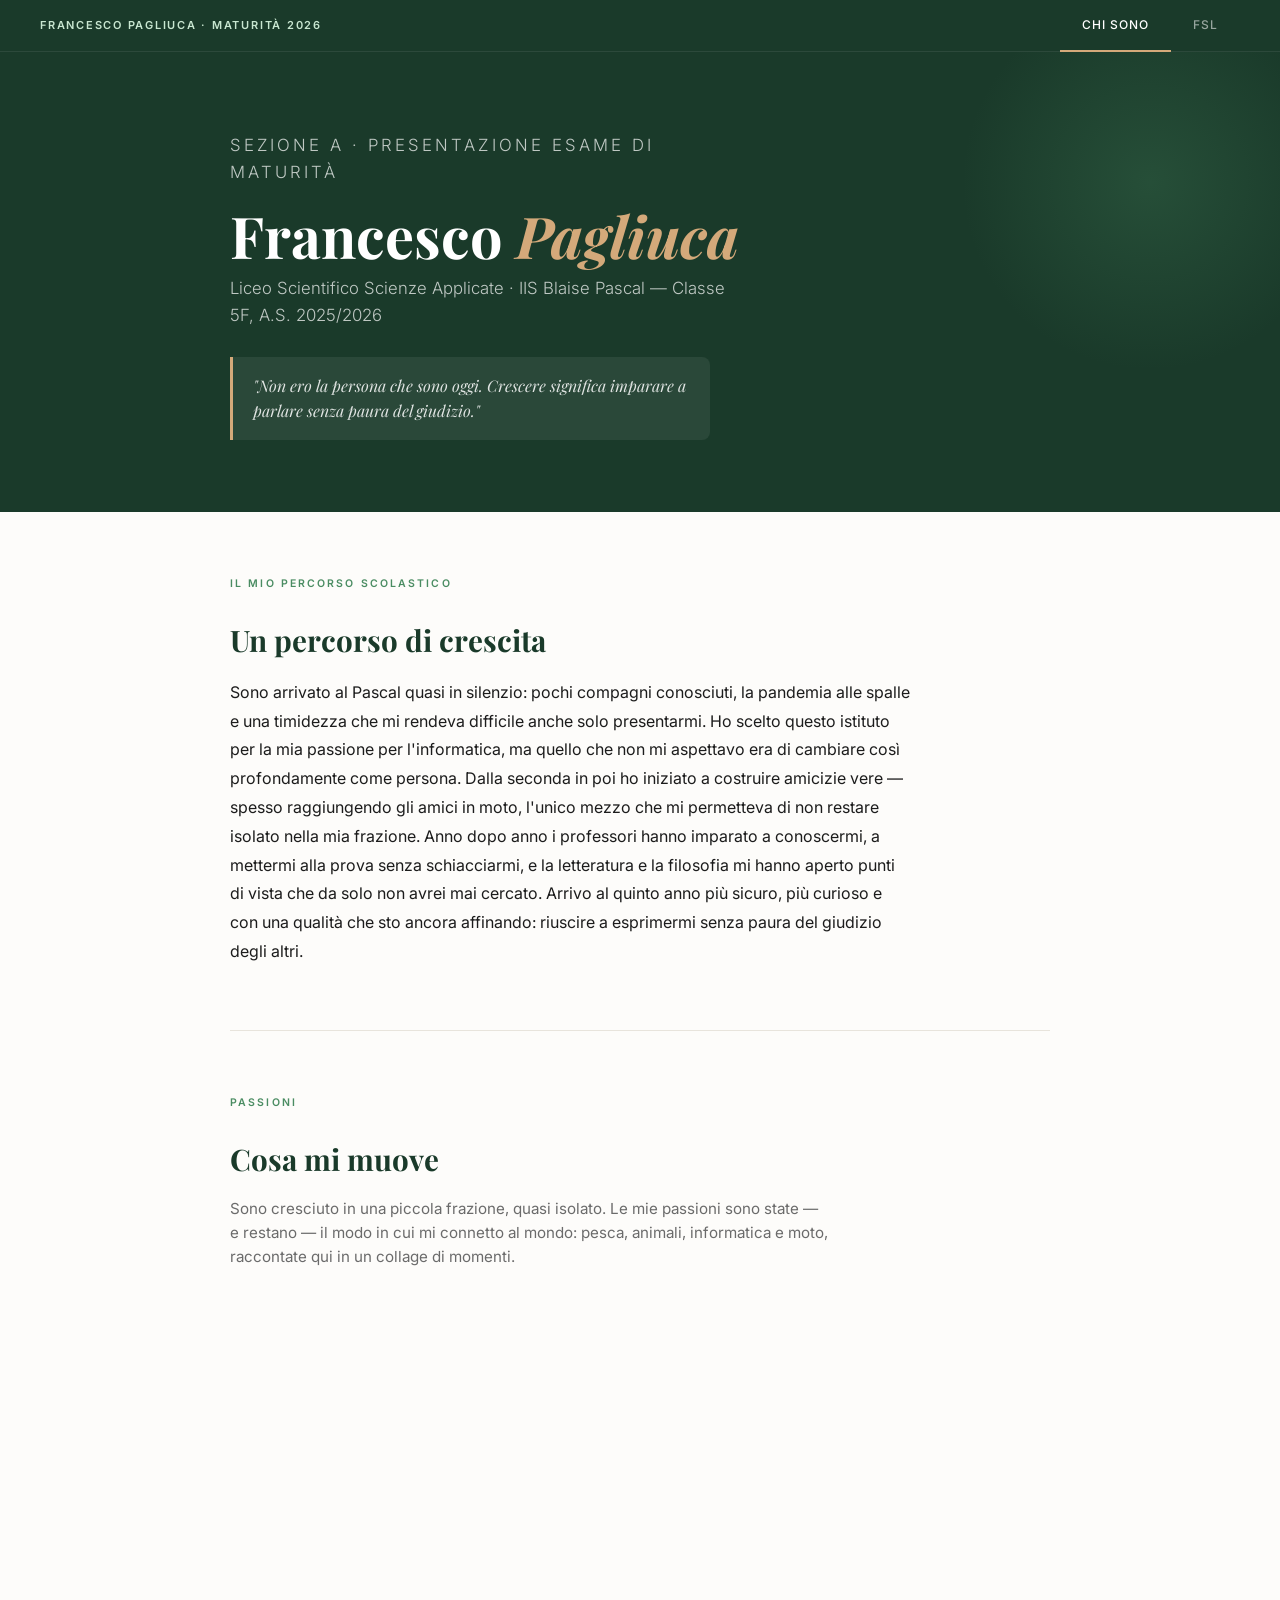
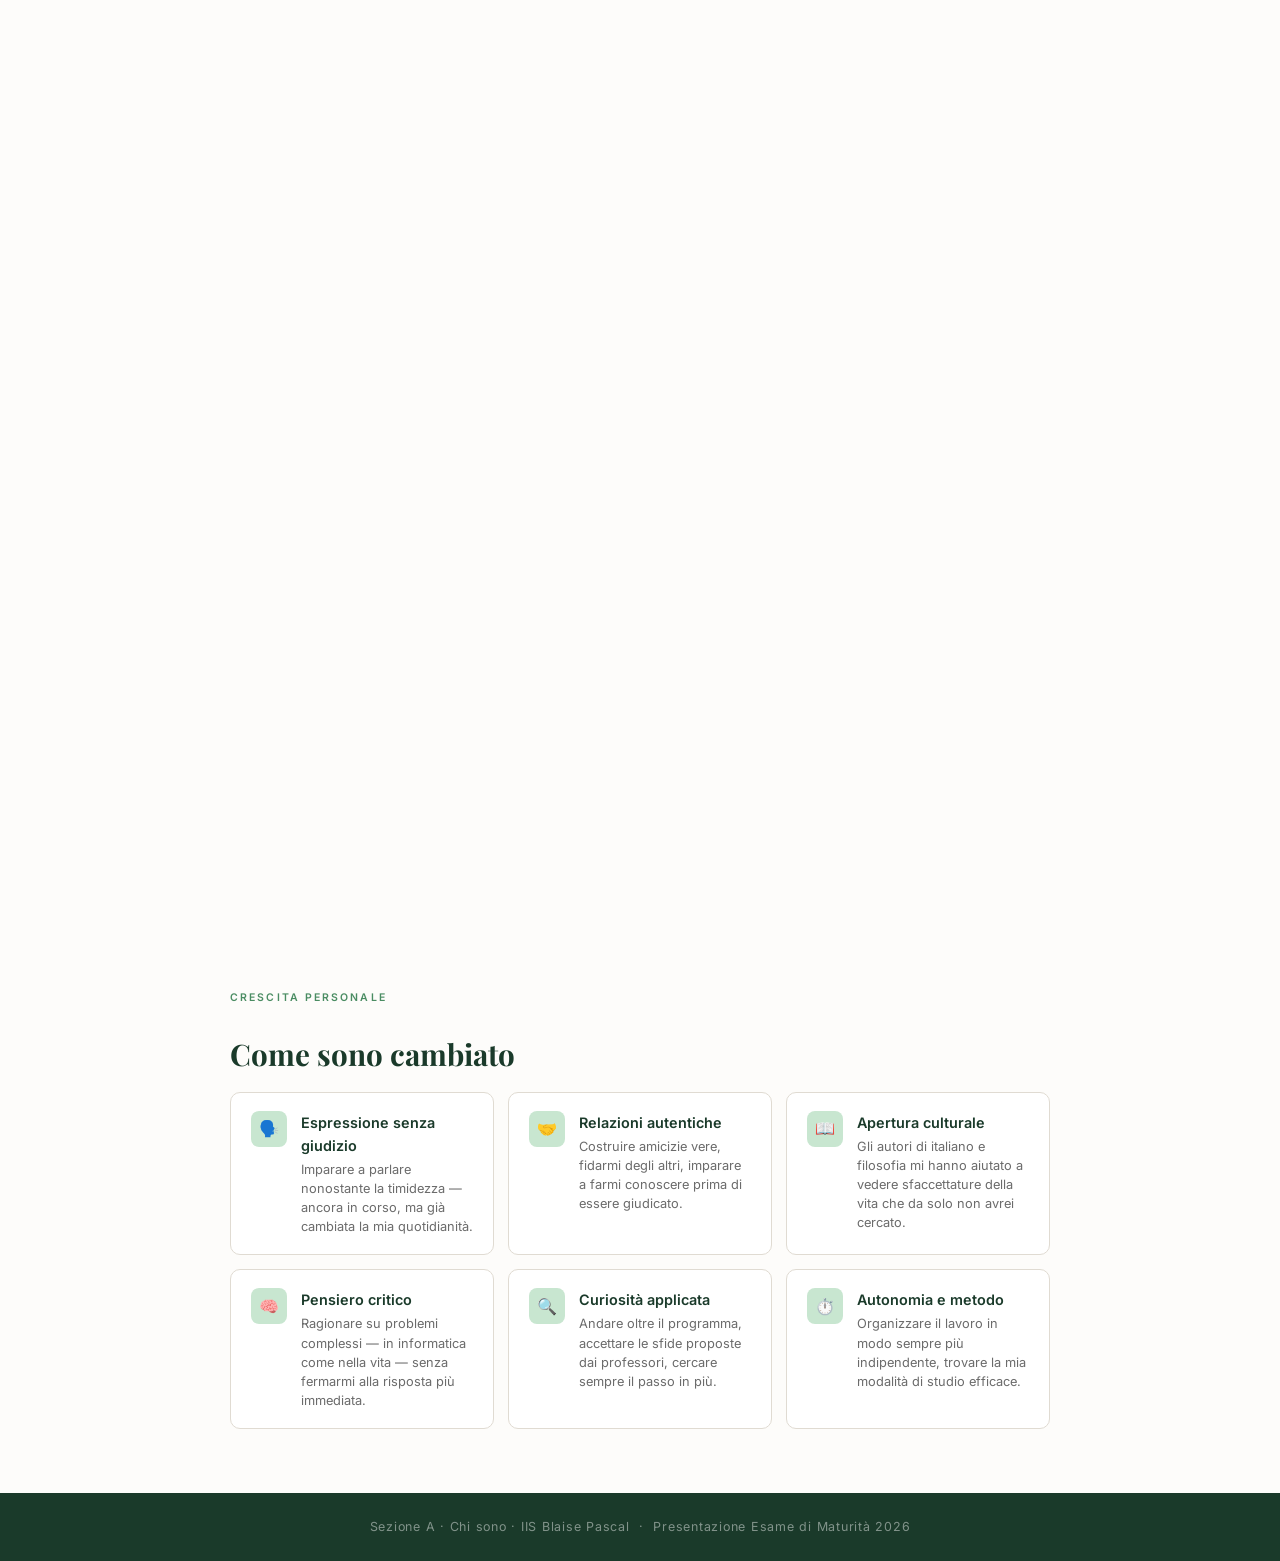
==== index.html @ d19f4ff3 "Update and rename chi_sono.html to index.html" ====
<!DOCTYPE html>
<html lang="it">
<head>
  <meta charset="UTF-8">
  <meta name="viewport" content="width=device-width, initial-scale=1.0">
  <title>Sezione A – Chi sono · Francesco Pagliuca</title>
  <link href="https://fonts.googleapis.com/css2?family=Playfair+Display:ital,wght@0,700;1,400&family=Inter:wght@300;400;500;600&display=swap" rel="stylesheet">
  <link rel="stylesheet" href="style.css">
</head>
<body>
<nav>
  <span class="nav-brand">Francesco Pagliuca · Maturità 2026</span>
  <div class="nav-links">
    <a href="index.html" class="active">Chi sono</a>
    <a href="fsl.html">FSL</a>
  </div>
</nav>
<div class="hero hero-fsl">
  <div class="container">
    <p class="hero-eyebrow">Sezione A · Presentazione Esame di Maturità</p>
    <h1>Francesco <em>Pagliuca</em></h1>
    <p>Liceo Scientifico Scienze Applicate · IIS Blaise Pascal — Classe 5F, A.S. 2025/2026</p>
    <div class="hero-quote">
      <p>"Non ero la persona che sono oggi. Crescere significa imparare a parlare senza paura del giudizio."</p>
    </div>
  </div>
</div>
<div class="container">
<section>
    <p class="section-label">Il mio percorso scolastico</p>
    <h2>Un percorso di crescita</h2>
    <p style="font-size: 1rem; line-height: 1.8; color: var(--text); max-width: 680px;">
      Sono arrivato al Pascal quasi in silenzio: pochi compagni conosciuti, la pandemia alle spalle e una timidezza che mi rendeva difficile anche solo presentarmi. Ho scelto questo istituto per la mia passione per l'informatica, ma quello che non mi aspettavo era di cambiare così profondamente come persona. Dalla seconda in poi ho iniziato a costruire amicizie vere — spesso raggiungendo gli amici in moto, l'unico mezzo che mi permetteva di non restare isolato nella mia frazione. Anno dopo anno i professori hanno imparato a conoscermi, a mettermi alla prova senza schiacciarmi, e la letteratura e la filosofia mi hanno aperto punti di vista che da solo non avrei mai cercato. Arrivo al quinto anno più sicuro, più curioso e con una qualità che sto ancora affinando: riuscire a esprimermi senza paura del giudizio degli altri.
    </p>
  </section>
<section>
    <p class="section-label">Passioni</p>
    <h2>Cosa mi muove</h2>
    <p class="text-muted">
      Sono cresciuto in una piccola frazione, quasi isolato. Le mie passioni sono state — e restano — il modo in cui mi connetto al mondo: pesca, animali, informatica e moto, raccontate qui in un collage di momenti.
    </p>
    <div id="mosaic" class="mosaic-wrap"></div>
  </section>

   <script>
    const photos = [
      { src: 'images/pesca_1.jpg',   w: 750,  h: 1000 },
      { src: 'images/acquario.jpg',  w: 1100, h: 619  },
      { src: 'images/moto_1.jpg',    w: 750,  h: 1000 },
      { src: 'images/lola.jpg',      w: 750,  h: 1000 },
      { src: 'images/bass.jpg',      w: 750,  h: 1000 },
      { src: 'images/pc.jpg',        w: 563,  h: 1000 },
      { src: 'images/arduino.jpg',   w: 750,  h: 1000 },
      { src: 'images/fiume.jpg',     w: 750,  h: 1000 },
      { src: 'images/ramirezi.jpg',  w: 750,  h: 1000 },
      { src: 'images/moto_2.jpg',    w: 750,  h: 1000 },
      { src: 'images/salmerino.jpg', w: 750,  h: 1000 },
      { src: 'images/salmerino2.jpg',w: 750,  h: 1000 },
      { src: 'images/balma.jpg',     w: 750,  h: 1000 },
    ];
 
    function buildMosaic() {
      const wrap = document.getElementById('mosaic');
      wrap.innerHTML = '';
      const totalW = wrap.clientWidth || window.innerWidth;
      const targetH = 320;
      const gap = 4;
 
      let row = [], rowRatioSum = 0;
 
      function flushRow(items, last) {
        const gaps = (items.length - 1) * gap;
        const ratioSum = items.reduce((s, p) => s + p.w / p.h, 0);
        const rowH = (totalW - gaps) / ratioSum;
 
        const rowDiv = document.createElement('div');
        rowDiv.style.cssText = 'display:flex;gap:' + gap + 'px;margin-bottom:' + gap + 'px;';
 
        items.forEach((p) => {
          const w = rowH * (p.w / p.h);
          const img = document.createElement('img');
          img.src = p.src;
          img.alt = '';
          img.style.cssText = 'display:block;width:' + w + 'px;height:' + rowH + 'px;object-fit:cover;flex-shrink:0;border-radius:4px;';
          rowDiv.appendChild(img);
        });
 
        wrap.appendChild(rowDiv);
      }
 
      const rows = [];
      let current = [], currentRatio = 0;
 
      photos.forEach((p) => {
        current.push(p);
        currentRatio += p.w / p.h;
        if (currentRatio * targetH >= totalW * 0.85) {
          rows.push(current);
          current = [];
          currentRatio = 0;
        }
      });
 
      // Se rimangono foto, le uniamo all'ultima riga invece di lasciarle sole
      if (current.length > 0) {
        if (rows.length > 0 && current.length <= 2) {
          rows[rows.length - 1] = rows[rows.length - 1].concat(current);
        } else {
          rows.push(current);
        }
      }
 
      rows.forEach((r) => flushRow(r));
    }
 
    if (document.readyState === 'loading') {
      document.addEventListener('DOMContentLoaded', buildMosaic);
    } else {
      buildMosaic();
    }
    window.addEventListener('resize', buildMosaic);
  </script>
<section>
    <p class="section-label">Crescita personale</p>
    <h2>Come sono cambiato</h2>
    <div class="skills-grid">
      <div class="skill-item">
        <div class="skill-icon">🗣️</div>
        <div>
          <div class="skill-name">Espressione senza giudizio</div>
          <div class="skill-desc">Imparare a parlare nonostante la timidezza — ancora in corso, ma già cambiata la mia quotidianità.</div>
        </div>
      </div>
      <div class="skill-item">
        <div class="skill-icon">🤝</div>
        <div>
          <div class="skill-name">Relazioni autentiche</div>
          <div class="skill-desc">Costruire amicizie vere, fidarmi degli altri, imparare a farmi conoscere prima di essere giudicato.</div>
        </div>
      </div>
      <div class="skill-item">
        <div class="skill-icon">📖</div>
        <div>
          <div class="skill-name">Apertura culturale</div>
          <div class="skill-desc">Gli autori di italiano e filosofia mi hanno aiutato a vedere sfaccettature della vita che da solo non avrei cercato.</div>
        </div>
      </div>
      <div class="skill-item">
        <div class="skill-icon">🧠</div>
        <div>
          <div class="skill-name">Pensiero critico</div>
          <div class="skill-desc">Ragionare su problemi complessi — in informatica come nella vita — senza fermarmi alla risposta più immediata.</div>
        </div>
      </div>
      <div class="skill-item">
        <div class="skill-icon">🔍</div>
        <div>
          <div class="skill-name">Curiosità applicata</div>
          <div class="skill-desc">Andare oltre il programma, accettare le sfide proposte dai professori, cercare sempre il passo in più.</div>
        </div>
      </div>
      <div class="skill-item">
        <div class="skill-icon">⏱️</div>
        <div>
          <div class="skill-name">Autonomia e metodo</div>
          <div class="skill-desc">Organizzare il lavoro in modo sempre più indipendente, trovare la mia modalità di studio efficace.</div>
        </div>
      </div>
    </div>
  </section>

</div>

<footer>
  Sezione A · Chi sono · IIS Blaise Pascal &nbsp;·&nbsp; Presentazione Esame di Maturità 2026
</footer>

</body>
</html>
---- style.css ----
:root {
  --green-deep:  #1a3a2a;
  --green-mid:   #2d5c3f;
  --green-soft:  #4a8c62;
  --green-pale:  #c8e6d0;
  --cream:       #f7f4ee;
  --warm-white:  #fdfcfa;
  --wood:        #a0714f;
  --wood-light:  #d4a97a;
  --text:        #1c1c1c;
  --text-muted:  #6b6b6b;
}

* { margin: 0; padding: 0; box-sizing: border-box; }

body {
  font-family: 'Inter', sans-serif;
  background: var(--warm-white);
  color: var(--text);
  font-size: 16px;
  line-height: 1.6;
}

nav {
  background: var(--green-deep);
  border-bottom: 1px solid rgba(255,255,255,0.08);
  padding: 0 40px;
  display: flex;
  align-items: center;
  height: 52px;
}

.nav-brand {
  font-size: 11px;
  font-weight: 600;
  letter-spacing: 0.16em;
  text-transform: uppercase;
  color: var(--green-pale);
  margin-right: auto;
}

.nav-links { display: flex; }

.nav-links a {
  display: inline-flex;
  align-items: center;
  height: 52px;
  padding: 0 22px;
  font-size: 12px;
  font-weight: 500;
  letter-spacing: 0.08em;
  text-transform: uppercase;
  color: rgba(255,255,255,0.55);
  text-decoration: none;
  transition: color 0.2s, background 0.2s;
  border-bottom: 2px solid transparent;
}

.nav-links a:hover {
  color: rgba(255,255,255,0.9);
  background: rgba(255,255,255,0.04);
}

.nav-links a.active {
  color: white;
  border-bottom-color: var(--wood-light);
}

.hero {
  background: var(--green-deep);
  color: white;
  position: relative;
  overflow: hidden;
}

.hero::before {
  content: '';
  position: absolute;
  top: -60px; right: -60px;
  width: 380px; height: 380px;
  border-radius: 50%;
  background: radial-gradient(circle, rgba(74,140,98,0.25) 0%, transparent 70%);
  pointer-events: none;
}

.hero-fsl {
  padding: 80px 48px 72px;
}

.hero-eyebrow {
  font-size: 11px;
  font-weight: 600;
  letter-spacing: 0.18em;
  text-transform: uppercase;
  color: var(--green-pale);
  margin-bottom: 18px;
}

.hero h1 {
  font-family: 'Playfair Display', serif;
  font-size: clamp(2.2rem, 4.5vw, 3.6rem);
  font-weight: 700;
  line-height: 1.1;
  margin-bottom: 8px;
}

.hero h1 em {
  font-style: italic;
  color: var(--wood-light);
}

.hero p {
  font-size: 1.05rem;
  color: rgba(255,255,255,0.72);
  max-width: 520px;
  font-weight: 300;
}

.hero-quote {
  max-width: 480px;
  background: rgba(255,255,255,0.07);
  border-left: 3px solid var(--wood-light);
  border-radius: 0 8px 8px 0;
  padding: 16px 20px;
  margin-top: 28px;
}

.hero-quote p {
  font-family: 'Playfair Display', serif;
  font-style: italic;
  font-size: 1rem;
  color: rgba(255,255,255,0.85);
  line-height: 1.6;
}

.container {
  max-width: 900px;
  margin: 0 auto;
  padding: 0 40px;
}

section { padding: 64px 0; }
section + section { border-top: 1px solid #e8e4dc; }

.section-label {
  font-size: 10.5px;
  font-weight: 600;
  letter-spacing: 0.2em;
  text-transform: uppercase;
  color: var(--green-soft);
  margin-bottom: 28px;
}

h2 {
  font-family: 'Playfair Display', serif;
  font-size: 1.85rem;
  font-weight: 700;
  margin-bottom: 20px;
  color: var(--green-deep);
  line-height: 1.25;
}

h3 {
  font-family: 'Playfair Display', serif;
  font-size: 1.25rem;
  color: var(--green-deep);
  margin-bottom: 18px;
}

.text-muted {
  color: var(--text-muted);
  font-size: 0.95rem;
  margin-bottom: 24px;
  max-width: 600px;
}

.timeline {
  position: relative;
  margin-top: 8px;
  padding-left: 28px;
}

.timeline::before {
  content: '';
  position: absolute;
  left: 6px; top: 8px; bottom: 8px;
  width: 2px;
  background: linear-gradient(to bottom, var(--green-pale), var(--green-mid), var(--green-deep));
  border-radius: 2px;
}

.timeline-item {
  position: relative;
  padding: 0 0 40px 24px;
}

.timeline-item:last-child { padding-bottom: 0; }

.timeline-dot {
  position: absolute;
  left: -28px; top: 4px;
  width: 14px; height: 14px;
  border-radius: 50%;
  border: 2px solid var(--green-soft);
  background: var(--warm-white);
}

.timeline-dot.filled {
  background: var(--green-deep);
  border-color: var(--green-deep);
}

.timeline-year {
  font-size: 10.5px;
  font-weight: 700;
  letter-spacing: 0.16em;
  text-transform: uppercase;
  color: var(--green-soft);
  margin-bottom: 6px;
}

.timeline-title {
  font-family: 'Playfair Display', serif;
  font-size: 1.05rem;
  font-weight: 700;
  color: var(--green-deep);
  margin-bottom: 6px;
}

.timeline-text {
  font-size: 0.93rem;
  color: var(--text-muted);
  line-height: 1.65;
  max-width: 620px;
}

.skills-grid {
  display: grid;
  grid-template-columns: repeat(auto-fill, minmax(230px, 1fr));
  gap: 14px;
  margin-top: 8px;
}

.skill-item {
  background: white;
  border: 1px solid #e0dbd2;
  border-radius: 10px;
  padding: 18px 20px;
  display: flex;
  gap: 14px;
  align-items: flex-start;
}

.skill-icon {
  width: 36px; height: 36px;
  border-radius: 8px;
  background: var(--green-pale);
  flex-shrink: 0;
  display: flex;
  align-items: center;
  justify-content: center;
  font-size: 16px;
}

.skill-name {
  font-weight: 600;
  font-size: 0.9rem;
  color: var(--green-deep);
  margin-bottom: 3px;
}

.skill-desc {
  font-size: 0.8rem;
  color: var(--text-muted);
  line-height: 1.5;
}

.table-wrap {
  overflow: hidden;
  border-radius: 12px;
  border: 1px solid #e0dbd2;
  margin-top: 12px;
}

table { width: 100%; border-collapse: collapse; background: white; }

thead { background: var(--green-deep); color: white; }

thead th {
  padding: 14px 20px;
  text-align: left;
  font-size: 11px;
  font-weight: 600;
  letter-spacing: 0.12em;
  text-transform: uppercase;
}

tbody tr { border-bottom: 1px solid #f0ece4; }
tbody tr:last-child { border-bottom: none; }
tbody tr:hover { background: var(--cream); }

tbody td {
  padding: 14px 20px;
  font-size: 0.92rem;
  color: var(--text);
}

td.year-cell {
  font-weight: 600;
  color: var(--green-deep);
  vertical-align: middle;
  border-right: 2px solid var(--green-pale);
}

tbody tr.year-end { border-bottom: 2px solid #d0cbbe; }

tfoot tr {
  background: var(--green-deep);
  color: white;
}

tfoot td {
  padding: 14px 20px;
  font-weight: 600;
  font-size: 0.9rem;
  letter-spacing: 0.05em;
}

tfoot td.total-value {
  font-size: 1.2rem;
  font-weight: 700;
  color: var(--wood-light);
}

.badge {
  display: inline-block;
  font-size: 10px;
  font-weight: 600;
  letter-spacing: 0.08em;
  text-transform: uppercase;
  padding: 3px 9px;
  border-radius: 20px;
  background: var(--green-pale);
  color: var(--green-deep);
}

.badge.wood { background: #f0e0cc; color: #7a4f2a; }
.badge.highlight { background: var(--green-mid); color: white; }

.project-card {
  background: white;
  border: 1px solid #e0dbd2;
  border-radius: 16px;
  overflow: hidden;
  margin-top: 12px;
}

.card-header {
  background: linear-gradient(135deg, var(--green-deep) 0%, var(--green-mid) 100%);
  padding: 36px 40px;
  color: white;
  display: flex;
  justify-content: space-between;
  align-items: flex-start;
  gap: 24px;
  flex-wrap: wrap;
}

.card-header h3 {
  font-family: 'Playfair Display', serif;
  font-size: 1.65rem;
  font-weight: 700;
  line-height: 1.2;
  max-width: 440px;
  color: white;
  margin-bottom: 0;
}

.card-header h3 span {
  display: block;
  font-size: 0.85rem;
  font-style: italic;
  font-weight: 400;
  opacity: 0.75;
  margin-top: 6px;
  font-family: 'Inter', sans-serif;
}

.hours-badge {
  flex-shrink: 0;
  text-align: center;
  background: rgba(255,255,255,0.12);
  border: 1px solid rgba(255,255,255,0.25);
  border-radius: 12px;
  padding: 14px 22px;
}

.hours-badge .num {
  font-size: 2.2rem;
  font-weight: 700;
  line-height: 1;
  color: var(--wood-light);
}

.hours-badge .lbl {
  font-size: 10px;
  letter-spacing: 0.14em;
  text-transform: uppercase;
  opacity: 0.7;
  margin-top: 4px;
}

.card-body { padding: 36px 40px; }

.desc-text {
  font-size: 1rem;
  color: var(--text);
  line-height: 1.75;
  max-width: 680px;
  margin-bottom: 32px;
}

.img-grid {
  display: grid;
  grid-template-columns: 1fr 1fr;
  gap: 20px;
  margin-bottom: 36px;
}

.img-figure {
  margin: 0;
  display: flex;
  flex-direction: column;
}

.img-figure img {
  width: 100%;
  height: 260px;
  object-fit: cover;
  border-radius: 12px;
  border: 1px solid #e0dbd2;
  display: block;
}

.img-figure figcaption {
  margin-top: 10px;
  font-size: 0.85rem;
  color: var(--text-muted);
  line-height: 1.5;
  text-align: center;
}

.swot-grid {
  display: grid;
  grid-template-columns: 1fr 1fr;
  gap: 20px;
  margin-top: 8px;
}

.swot-card { border-radius: 12px; padding: 24px 26px; }
.swot-card.strength { background: #edf7f1; border: 1px solid #bde4cb; }
.swot-card.weakness { background: #fdf4ec; border: 1px solid #f0d4b0; }

.swot-card h4 {
  font-size: 0.8rem;
  font-weight: 700;
  letter-spacing: 0.14em;
  text-transform: uppercase;
  margin-bottom: 14px;
}

.swot-card.strength h4 { color: var(--green-mid); }
.swot-card.weakness h4 { color: var(--wood); }

.swot-list {
  list-style: none;
  display: flex;
  flex-direction: column;
  gap: 10px;
}

.swot-list li {
  font-size: 0.9rem;
  line-height: 1.5;
  display: flex;
  gap: 10px;
  align-items: flex-start;
}

.swot-list li::before {
  content: '';
  width: 6px; height: 6px;
  border-radius: 50%;
  margin-top: 7px;
  flex-shrink: 0;
}

.swot-card.strength .swot-list li::before { background: var(--green-soft); }
.swot-card.weakness .swot-list li::before { background: var(--wood); }
.swot-list li.placeholder { color: #b0a898; font-style: italic; }

.reflection-box {
  background: var(--green-deep);
  color: white;
  border-radius: 16px;
  padding: 36px 40px;
  margin-top: 12px;
}

.reflection-box blockquote {
  font-family: 'Playfair Display', serif;
  font-size: 1.2rem;
  font-style: italic;
  line-height: 1.65;
  opacity: 0.9;
  border-left: 3px solid var(--wood-light);
  padding-left: 20px;
  margin-bottom: 18px;
}

.reflection-box p {
  font-size: 0.9rem;
  opacity: 0.55;
  font-weight: 300;
}

.foto-slot {
  border-radius: 14px;
  overflow: hidden;
  aspect-ratio: 4 / 3;
  background: var(--cream);
  border: 2px dashed #c8c2b5;
  display: flex;
  flex-direction: column;
  align-items: center;
  justify-content: center;
  gap: 10px;
  color: var(--text-muted);
  font-size: 0.82rem;
  text-align: center;
  padding: 16px;
  transition: border-color 0.2s, background 0.2s;
}

.foto-slot:hover {
  border-color: var(--green-soft);
  background: #edf7f1;
}

.foto-slot svg {
  width: 32px; height: 32px;
  opacity: 0.35;
  flex-shrink: 0;
}

.foto-slot .foto-label {
  font-weight: 600;
  font-size: 0.83rem;
  color: var(--green-deep);
}

.foto-slot .foto-hint {
  font-size: 10.5px;
  opacity: 0.6;
  letter-spacing: 0.04em;
}

.foto-slot.filled:not(.scrap) {
  padding: 0;
  border: none;
  background: none;
}

.foto-slot.filled:not(.scrap) img {
  width: 100%;
  height: auto;
  display: block;
}

.mosaic-wrap {
  width: 100vw;
  margin-left: 50%;
  transform: translateX(-50%);
  max-width: 1400px;
  padding: 24px 0 40px;
}

.text-placeholder {
  background: var(--cream);
  border: 2px dashed #c8c2b5;
  border-radius: 14px;
  padding: 28px 32px;
  margin-top: 28px;
  color: var(--text-muted);
  font-size: 0.95rem;
  font-style: italic;
  line-height: 1.75;
}

footer {
  background: var(--green-deep);
  color: rgba(255,255,255,0.45);
  text-align: center;
  font-size: 0.78rem;
  padding: 24px;
  letter-spacing: 0.06em;
}

@media (max-width: 640px) {
  nav { padding: 0 20px; }
  .nav-brand { display: none; }

  .hero-fsl { padding: 52px 24px 48px; }

  .container { padding: 0 20px; }
  .mosaic-wrap { padding: 16px 0 24px; }
  .collage-row + .collage-row { margin-top: -22px; }
  .skills-grid { grid-template-columns: 1fr; }
  .swot-grid { grid-template-columns: 1fr; }
  .img-grid { grid-template-columns: 1fr; }
  .img-figure img { height: 220px; }

  .card-header { padding: 28px 24px; }
  .card-body { padding: 28px 24px; }
  .reflection-box { padding: 28px 24px; }
  .text-placeholder { padding: 20px 22px; }
  .card-header h3 { font-size: 1.35rem; }
}
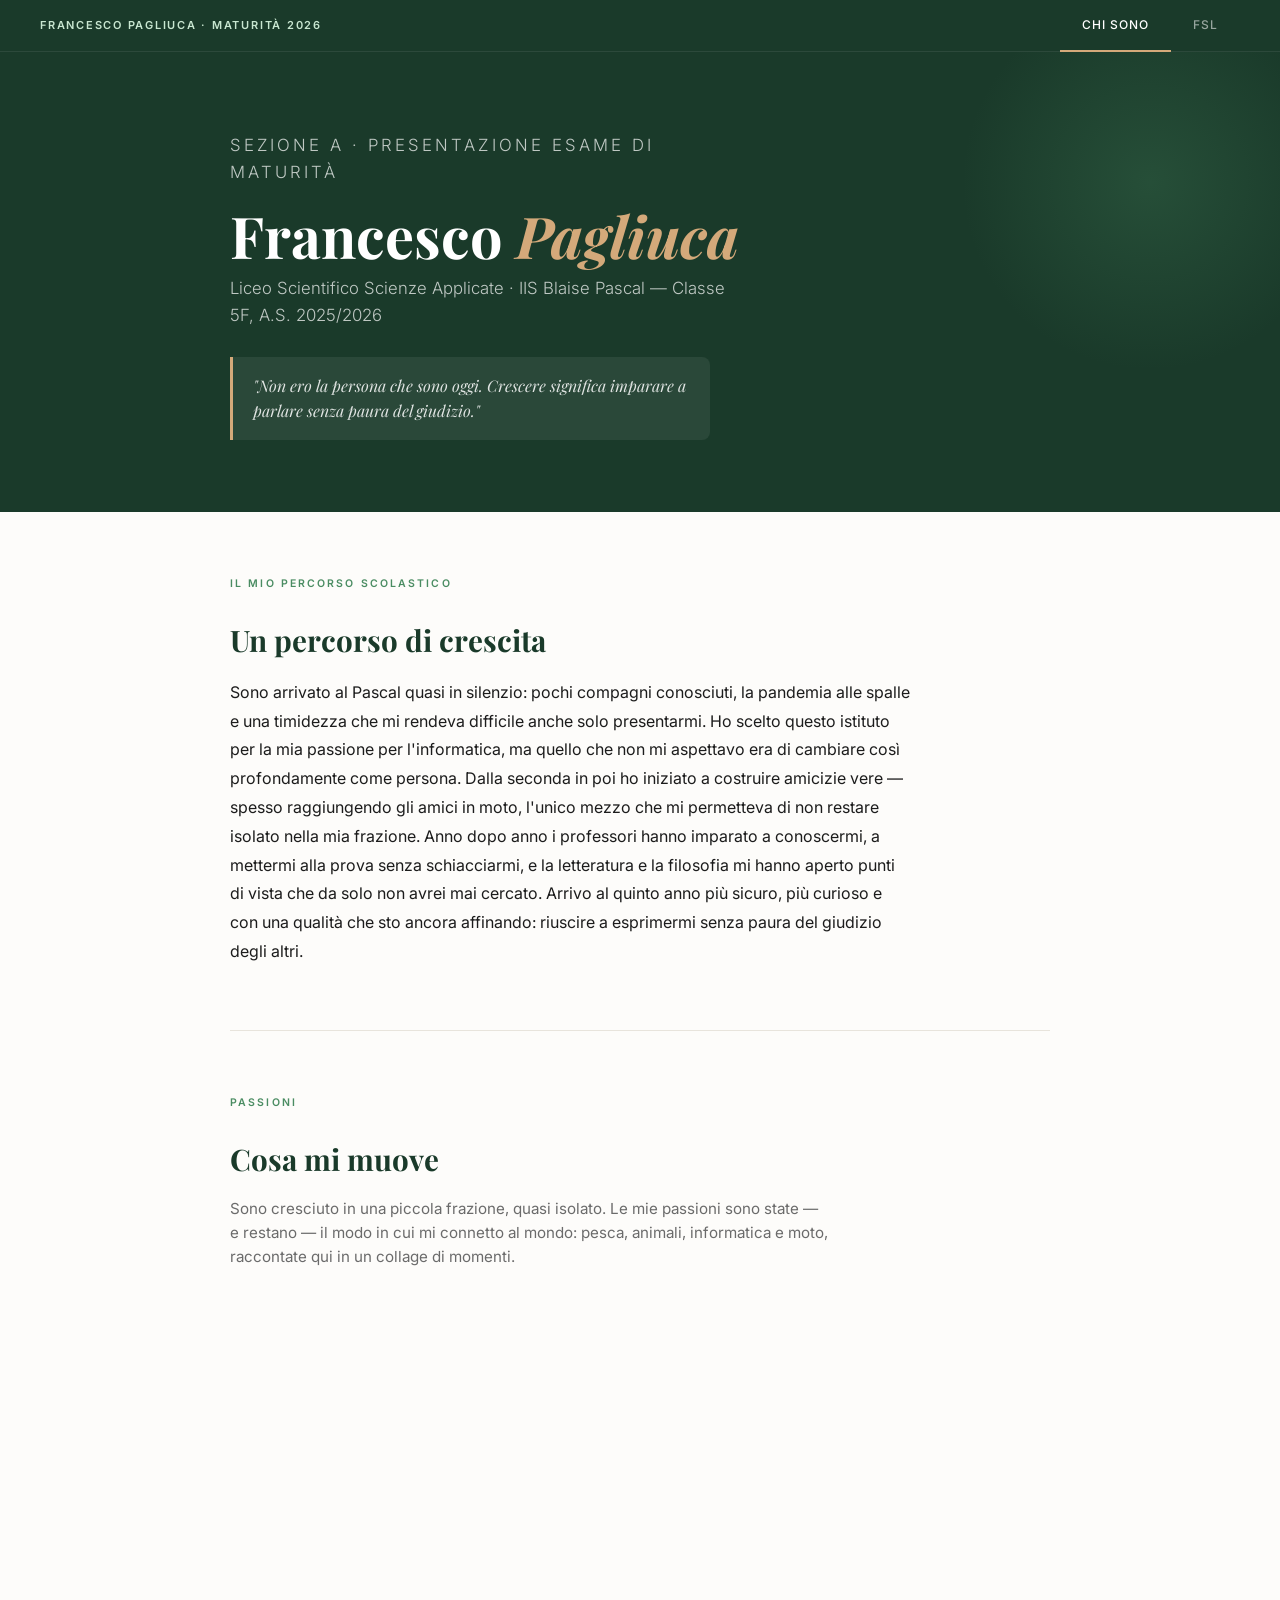
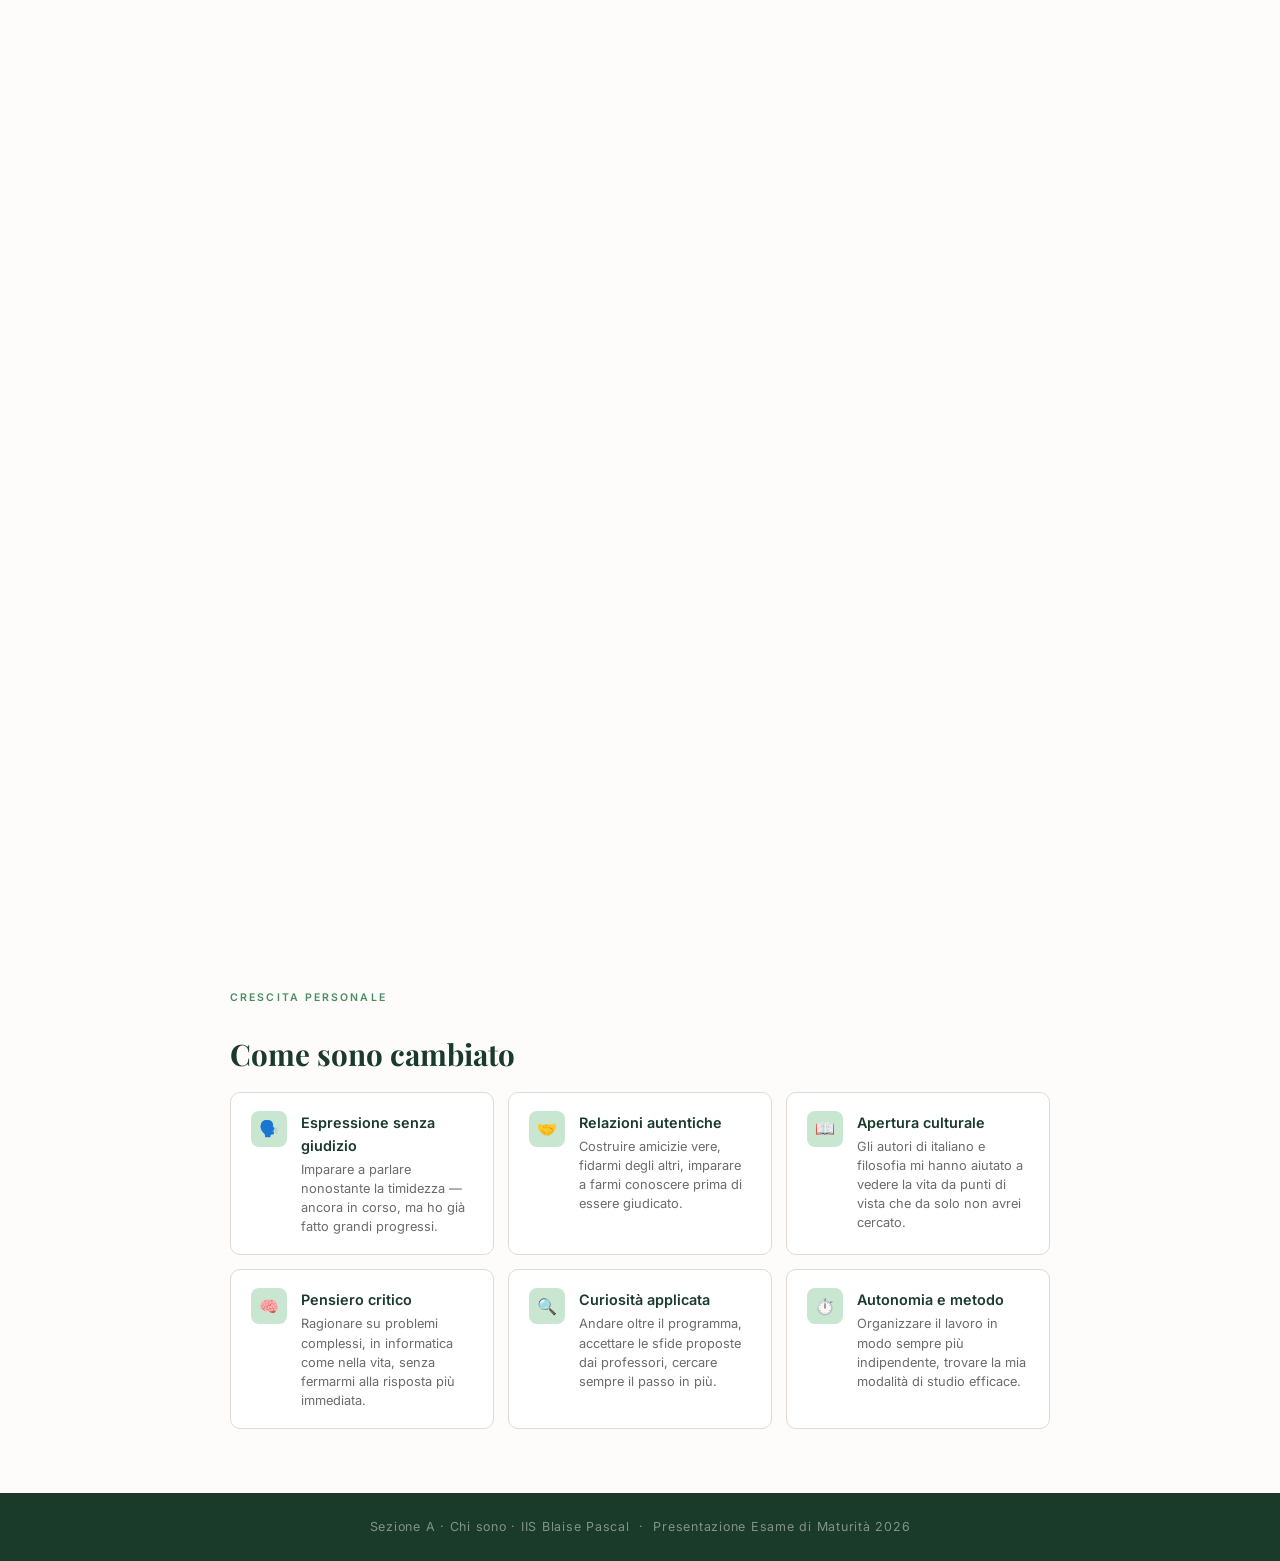
==== commit a7f09ff6: "Refine skill descriptions in index.html Updated skill descriptions for clarity and improved expressi" ====
--- a/index.html
+++ b/index.html
@@ -101,7 +101,6 @@
         }
       });
  
-      // Se rimangono foto, le uniamo all'ultima riga invece di lasciarle sole
       if (current.length > 0) {
         if (rows.length > 0 && current.length <= 2) {
           rows[rows.length - 1] = rows[rows.length - 1].concat(current);
@@ -128,7 +127,7 @@
         <div class="skill-icon">🗣️</div>
         <div>
           <div class="skill-name">Espressione senza giudizio</div>
-          <div class="skill-desc">Imparare a parlare nonostante la timidezza — ancora in corso, ma già cambiata la mia quotidianità.</div>
+          <div class="skill-desc">Imparare a parlare nonostante la timidezza — ancora in corso, ma ho già fatto grandi progressi.</div>
         </div>
       </div>
       <div class="skill-item">
@@ -142,14 +141,14 @@
         <div class="skill-icon">📖</div>
         <div>
           <div class="skill-name">Apertura culturale</div>
-          <div class="skill-desc">Gli autori di italiano e filosofia mi hanno aiutato a vedere sfaccettature della vita che da solo non avrei cercato.</div>
+          <div class="skill-desc">Gli autori di italiano e filosofia mi hanno aiutato a vedere la vita da punti di vista che da solo non avrei cercato.</div>
         </div>
       </div>
       <div class="skill-item">
         <div class="skill-icon">🧠</div>
         <div>
           <div class="skill-name">Pensiero critico</div>
-          <div class="skill-desc">Ragionare su problemi complessi — in informatica come nella vita — senza fermarmi alla risposta più immediata.</div>
+          <div class="skill-desc">Ragionare su problemi complessi, in informatica come nella vita, senza fermarmi alla risposta più immediata.</div>
         </div>
       </div>
       <div class="skill-item">
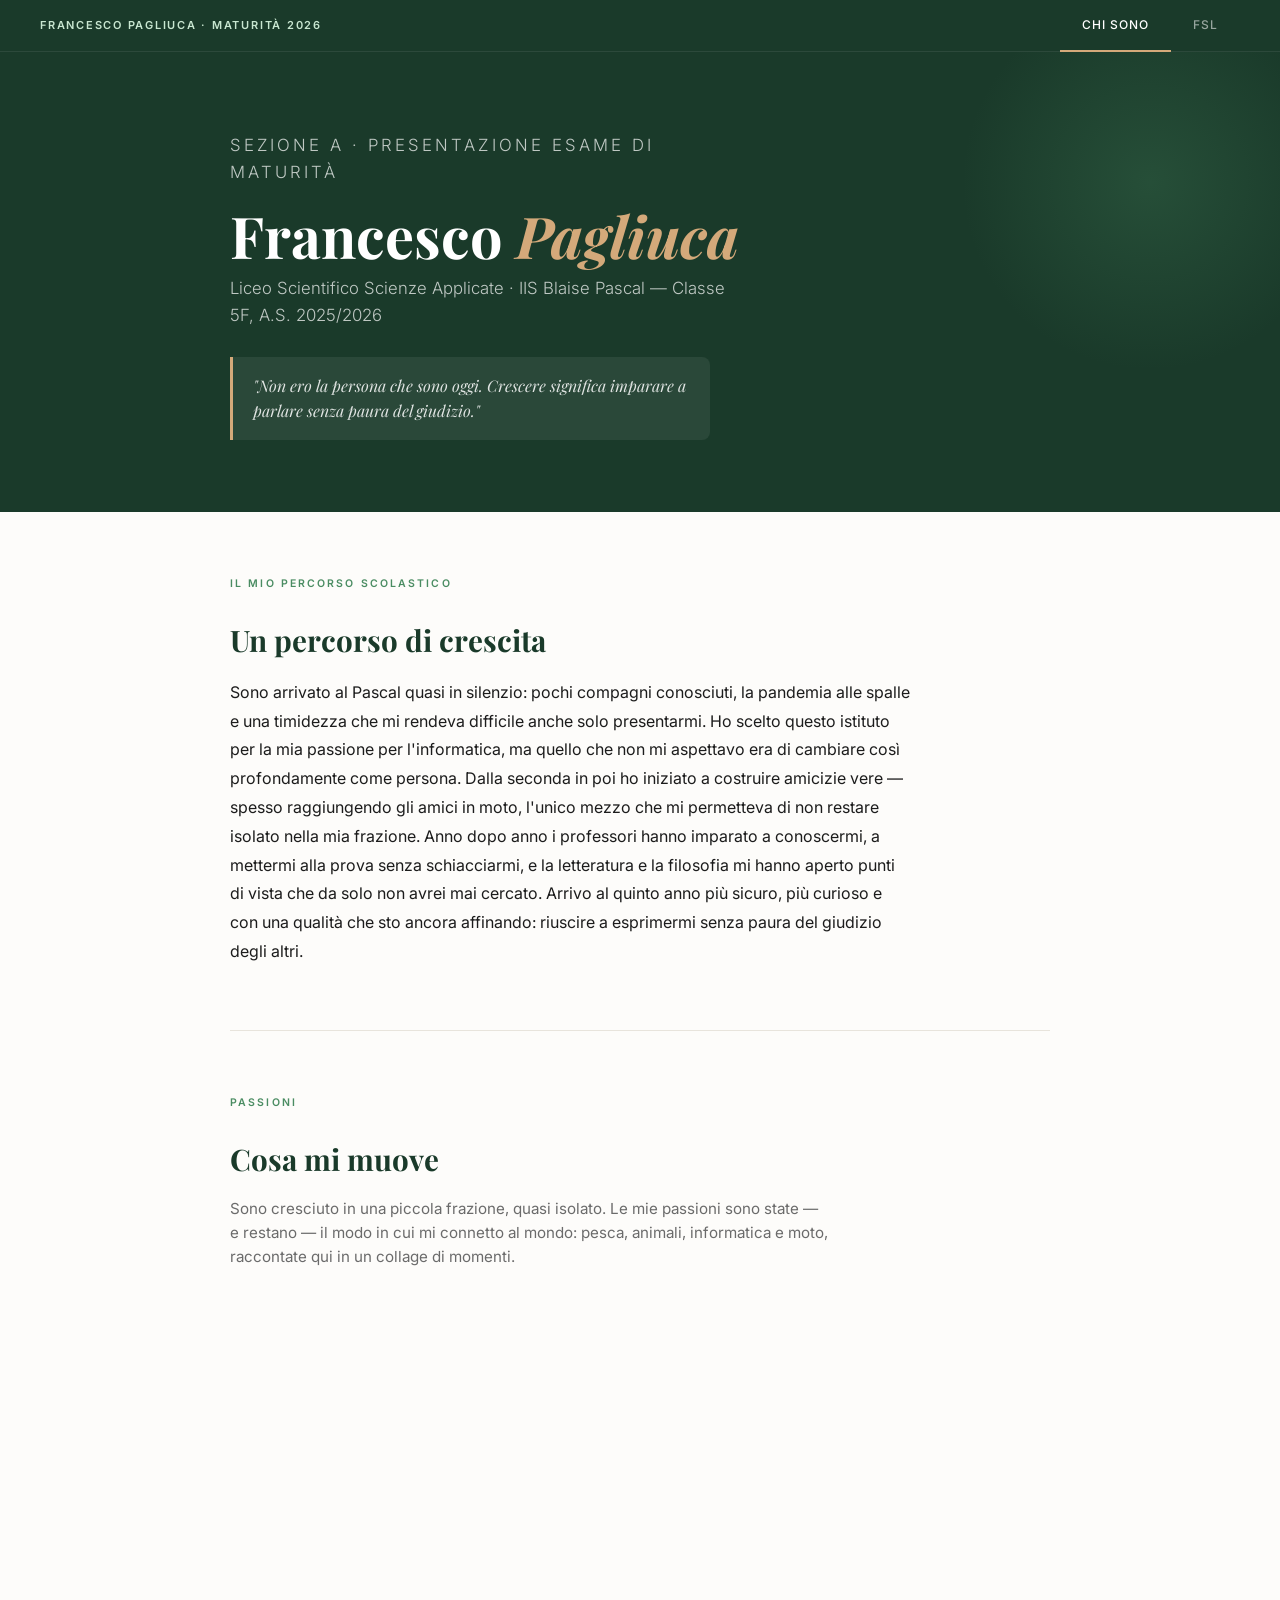
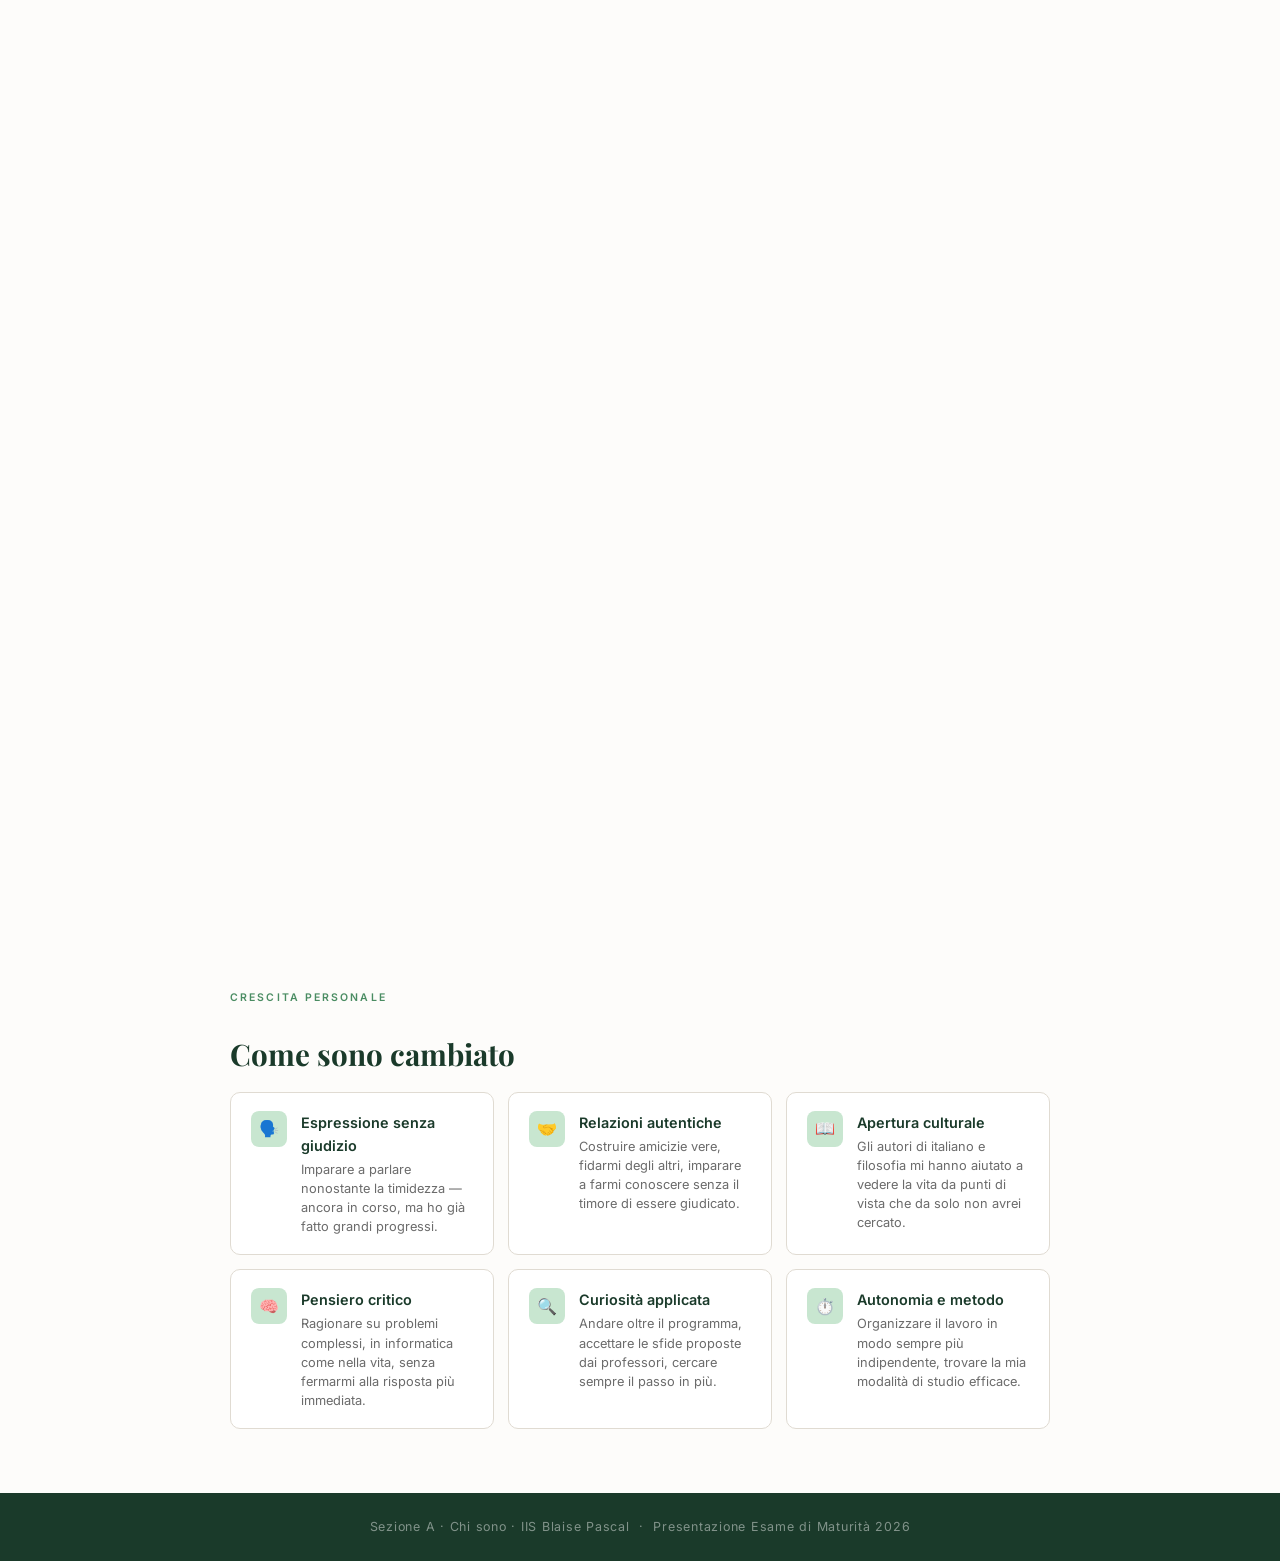
==== commit e5592854: "Update index.html" ====
--- a/index.html
+++ b/index.html
@@ -134,7 +134,7 @@
         <div class="skill-icon">🤝</div>
         <div>
           <div class="skill-name">Relazioni autentiche</div>
-          <div class="skill-desc">Costruire amicizie vere, fidarmi degli altri, imparare a farmi conoscere prima di essere giudicato.</div>
+          <div class="skill-desc">Costruire amicizie vere, fidarmi degli altri, imparare a farmi conoscere senza il timore di essere giudicato.</div>
         </div>
       </div>
       <div class="skill-item">
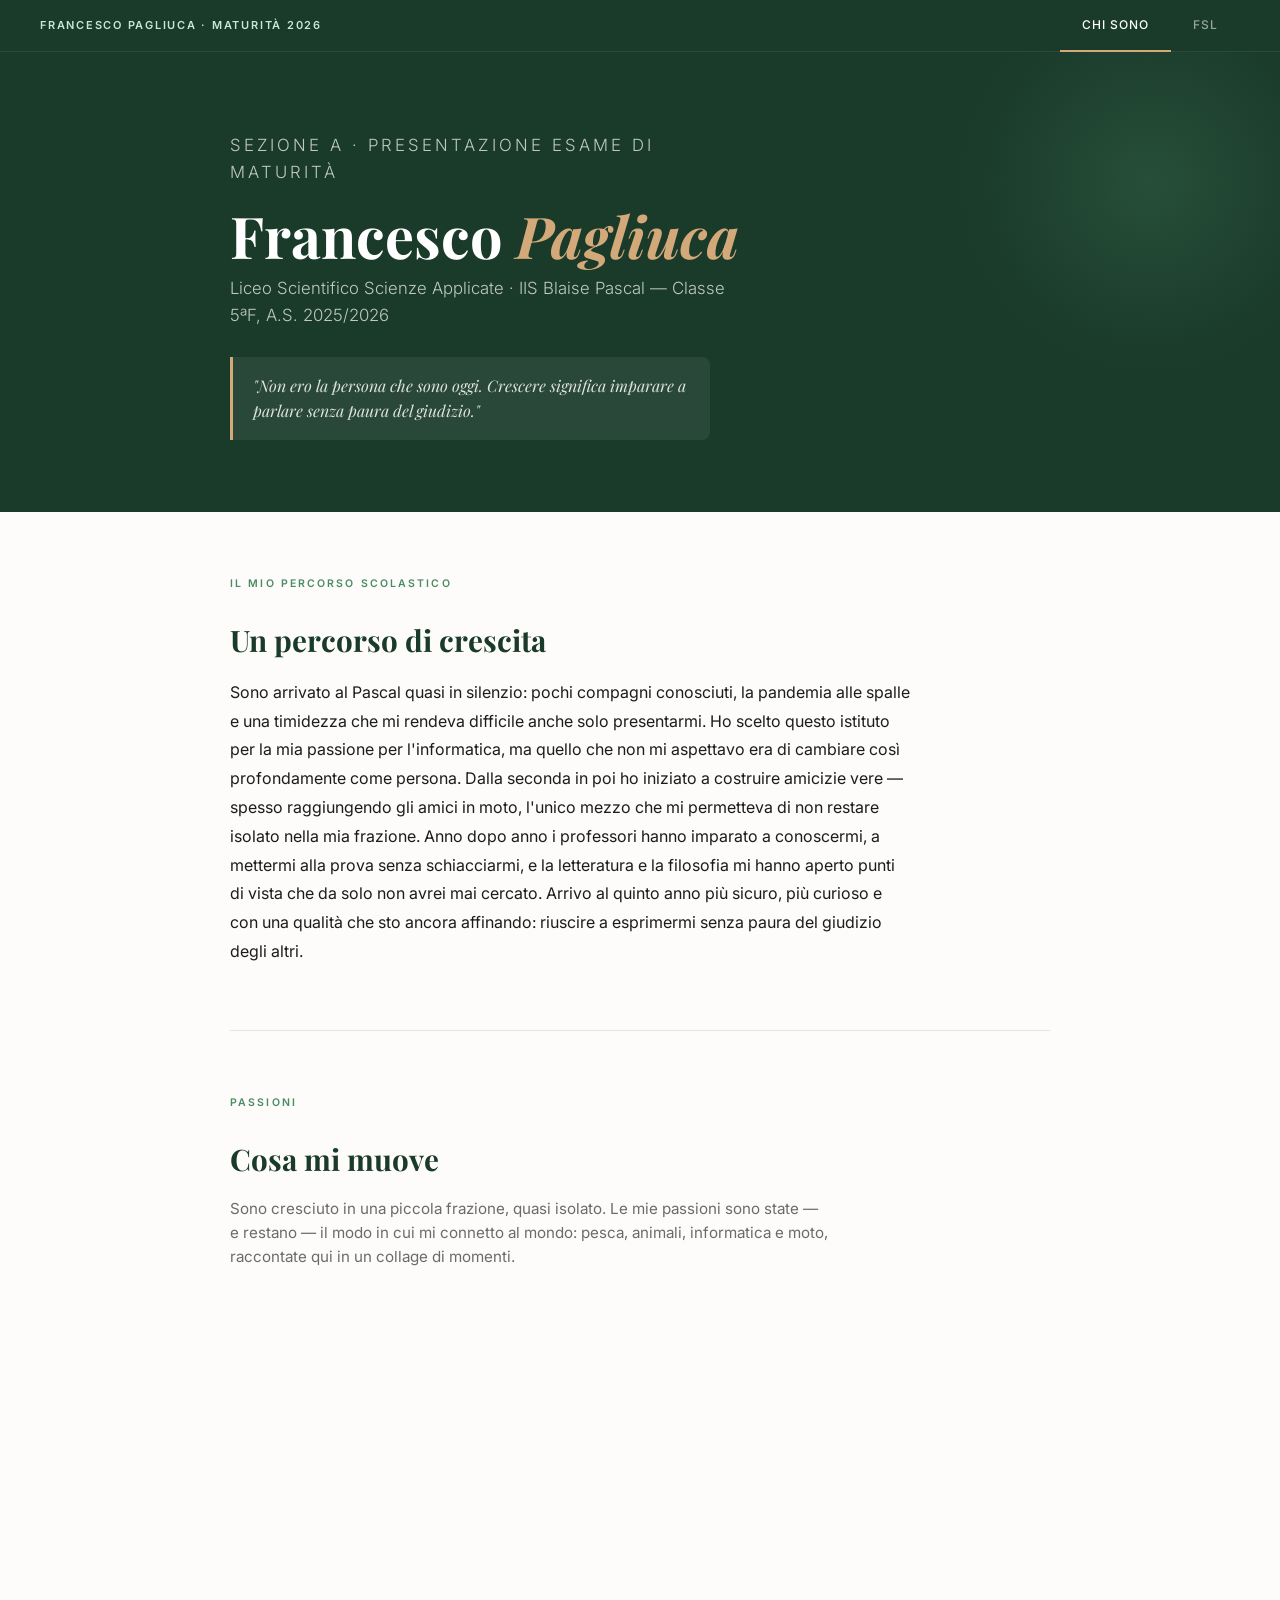
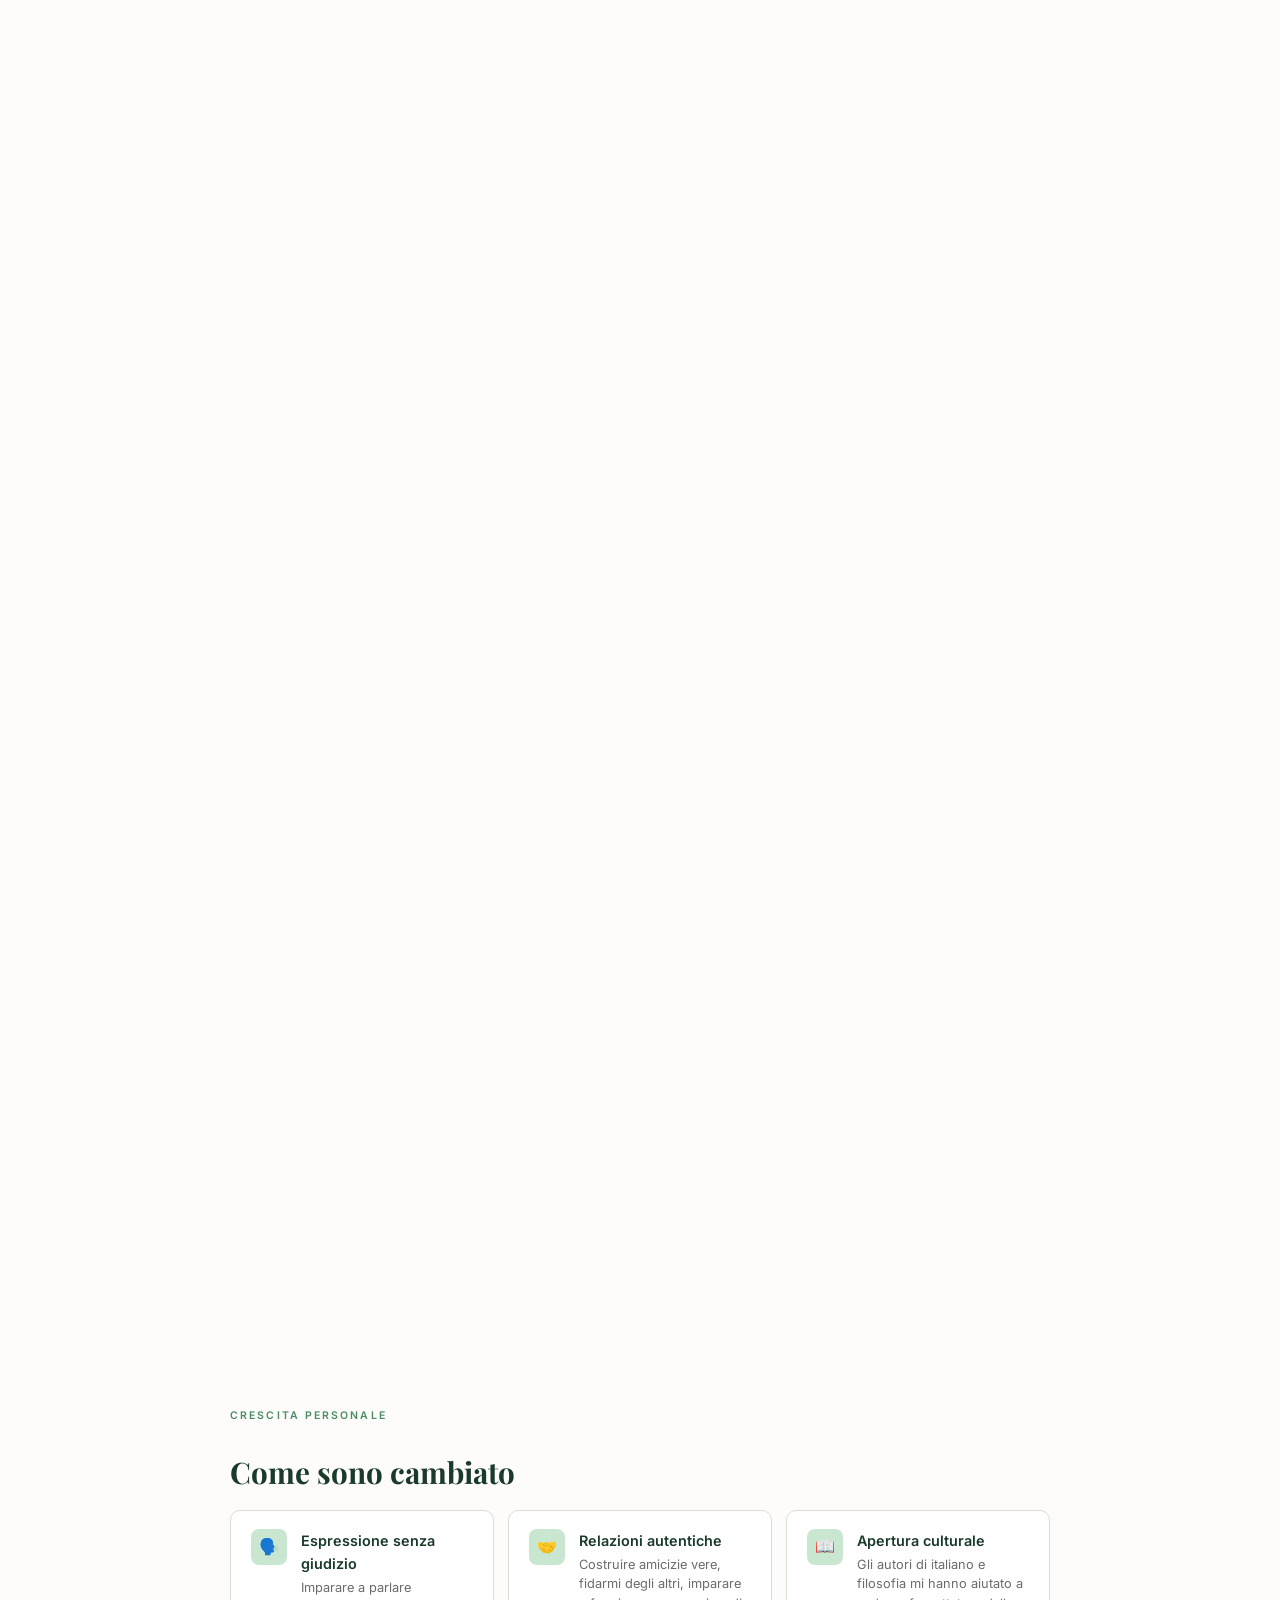
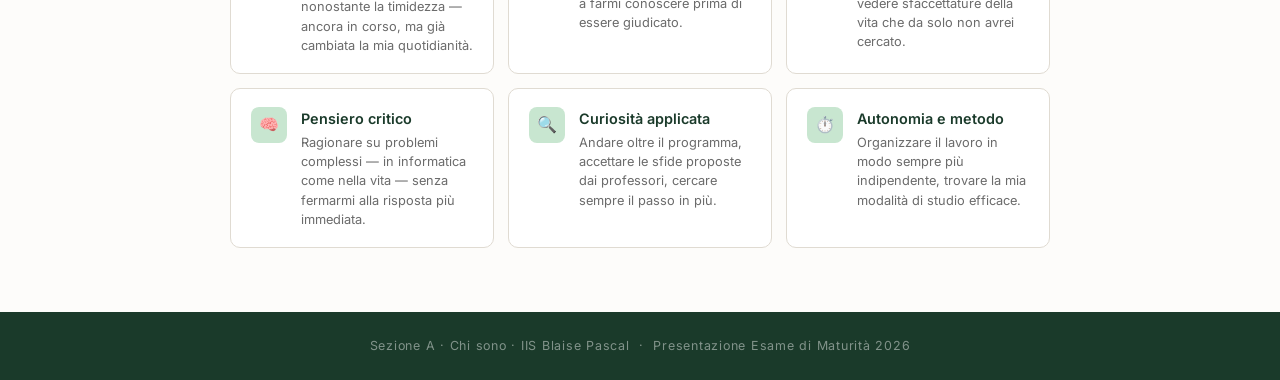
==== commit 1f95b641: "Add files via upload" ====
--- a/index.html
+++ b/index.html
@@ -11,7 +11,7 @@
 <nav>
   <span class="nav-brand">Francesco Pagliuca · Maturità 2026</span>
   <div class="nav-links">
-    <a href="index.html" class="active">Chi sono</a>
+    <a href="chi_sono.html" class="active">Chi sono</a>
     <a href="fsl.html">FSL</a>
   </div>
 </nav>
@@ -19,7 +19,7 @@
   <div class="container">
     <p class="hero-eyebrow">Sezione A · Presentazione Esame di Maturità</p>
     <h1>Francesco <em>Pagliuca</em></h1>
-    <p>Liceo Scientifico Scienze Applicate · IIS Blaise Pascal — Classe 5F, A.S. 2025/2026</p>
+    <p>Liceo Scientifico Scienze Applicate · IIS Blaise Pascal — Classe 5ªF, A.S. 2025/2026</p>
     <div class="hero-quote">
       <p>"Non ero la persona che sono oggi. Crescere significa imparare a parlare senza paura del giudizio."</p>
     </div>
@@ -42,7 +42,7 @@
     <div id="mosaic" class="mosaic-wrap"></div>
   </section>
 
-   <script>
+  <script>
     const photos = [
       { src: 'images/pesca_1.jpg',   w: 750,  h: 1000 },
       { src: 'images/acquario.jpg',  w: 1100, h: 619  },
@@ -58,24 +58,23 @@
       { src: 'images/salmerino2.jpg',w: 750,  h: 1000 },
       { src: 'images/balma.jpg',     w: 750,  h: 1000 },
     ];
- 
+
     function buildMosaic() {
       const wrap = document.getElementById('mosaic');
       wrap.innerHTML = '';
       const totalW = wrap.clientWidth || window.innerWidth;
-      const targetH = 320;
+      const targetH = 480;
       const gap = 4;
- 
-      let row = [], rowRatioSum = 0;
- 
-      function flushRow(items, last) {
+      const maxPerRow = 3;
+
+      function flushRow(items) {
         const gaps = (items.length - 1) * gap;
         const ratioSum = items.reduce((s, p) => s + p.w / p.h, 0);
         const rowH = (totalW - gaps) / ratioSum;
- 
+
         const rowDiv = document.createElement('div');
         rowDiv.style.cssText = 'display:flex;gap:' + gap + 'px;margin-bottom:' + gap + 'px;';
- 
+
         items.forEach((p) => {
           const w = rowH * (p.w / p.h);
           const img = document.createElement('img');
@@ -84,34 +83,34 @@
           img.style.cssText = 'display:block;width:' + w + 'px;height:' + rowH + 'px;object-fit:cover;flex-shrink:0;border-radius:4px;';
           rowDiv.appendChild(img);
         });
- 
+
         wrap.appendChild(rowDiv);
       }
- 
+
       const rows = [];
       let current = [], currentRatio = 0;
- 
+
       photos.forEach((p) => {
         current.push(p);
         currentRatio += p.w / p.h;
-        if (currentRatio * targetH >= totalW * 0.85) {
+        if (current.length >= maxPerRow || currentRatio * targetH >= totalW * 0.9) {
           rows.push(current);
           current = [];
           currentRatio = 0;
         }
       });
- 
+
       if (current.length > 0) {
-        if (rows.length > 0 && current.length <= 2) {
+        if (rows.length > 0 && current.length === 1) {
           rows[rows.length - 1] = rows[rows.length - 1].concat(current);
         } else {
           rows.push(current);
         }
       }
- 
+
       rows.forEach((r) => flushRow(r));
     }
- 
+
     if (document.readyState === 'loading') {
       document.addEventListener('DOMContentLoaded', buildMosaic);
     } else {
@@ -127,28 +126,28 @@
         <div class="skill-icon">🗣️</div>
         <div>
           <div class="skill-name">Espressione senza giudizio</div>
-          <div class="skill-desc">Imparare a parlare nonostante la timidezza — ancora in corso, ma ho già fatto grandi progressi.</div>
+          <div class="skill-desc">Imparare a parlare nonostante la timidezza — ancora in corso, ma già cambiata la mia quotidianità.</div>
         </div>
       </div>
       <div class="skill-item">
         <div class="skill-icon">🤝</div>
         <div>
           <div class="skill-name">Relazioni autentiche</div>
-          <div class="skill-desc">Costruire amicizie vere, fidarmi degli altri, imparare a farmi conoscere senza il timore di essere giudicato.</div>
+          <div class="skill-desc">Costruire amicizie vere, fidarmi degli altri, imparare a farmi conoscere prima di essere giudicato.</div>
         </div>
       </div>
       <div class="skill-item">
         <div class="skill-icon">📖</div>
         <div>
           <div class="skill-name">Apertura culturale</div>
-          <div class="skill-desc">Gli autori di italiano e filosofia mi hanno aiutato a vedere la vita da punti di vista che da solo non avrei cercato.</div>
+          <div class="skill-desc">Gli autori di italiano e filosofia mi hanno aiutato a vedere sfaccettature della vita che da solo non avrei cercato.</div>
         </div>
       </div>
       <div class="skill-item">
         <div class="skill-icon">🧠</div>
         <div>
           <div class="skill-name">Pensiero critico</div>
-          <div class="skill-desc">Ragionare su problemi complessi, in informatica come nella vita, senza fermarmi alla risposta più immediata.</div>
+          <div class="skill-desc">Ragionare su problemi complessi — in informatica come nella vita — senza fermarmi alla risposta più immediata.</div>
         </div>
       </div>
       <div class="skill-item">
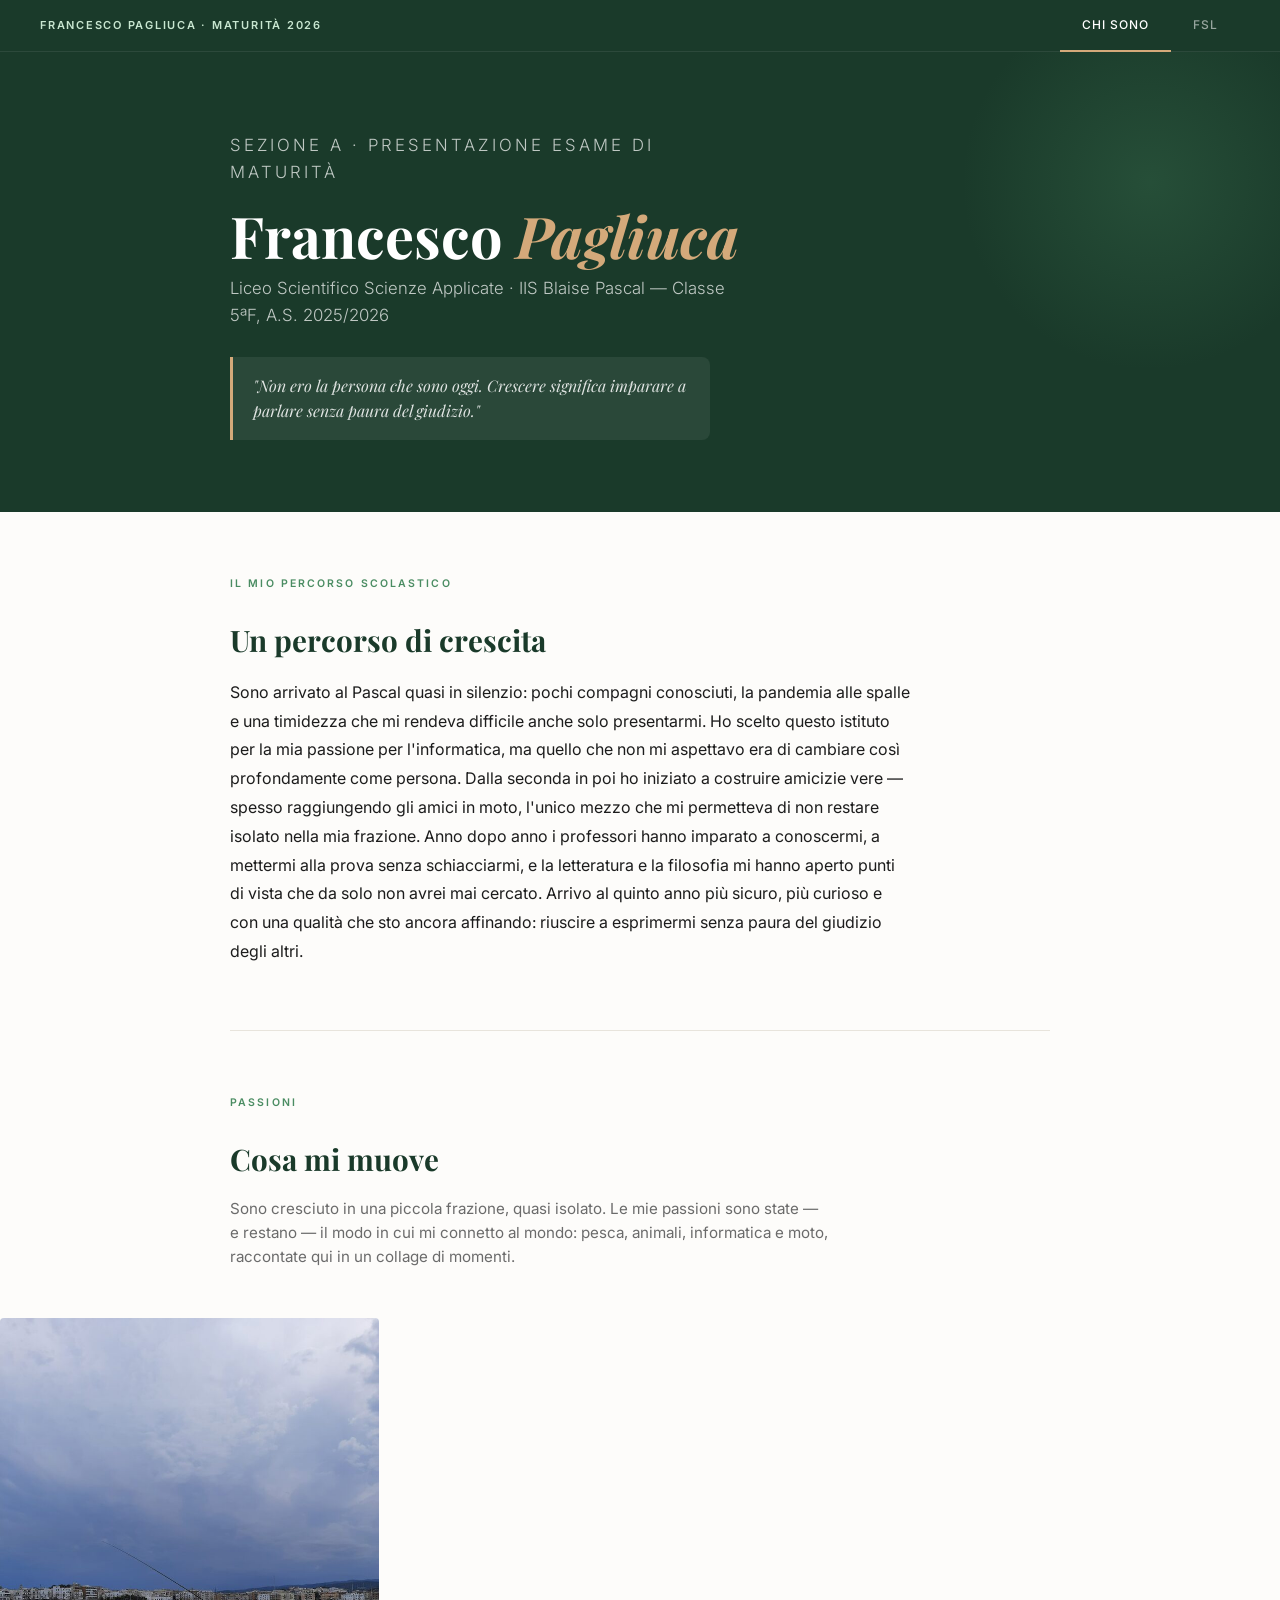
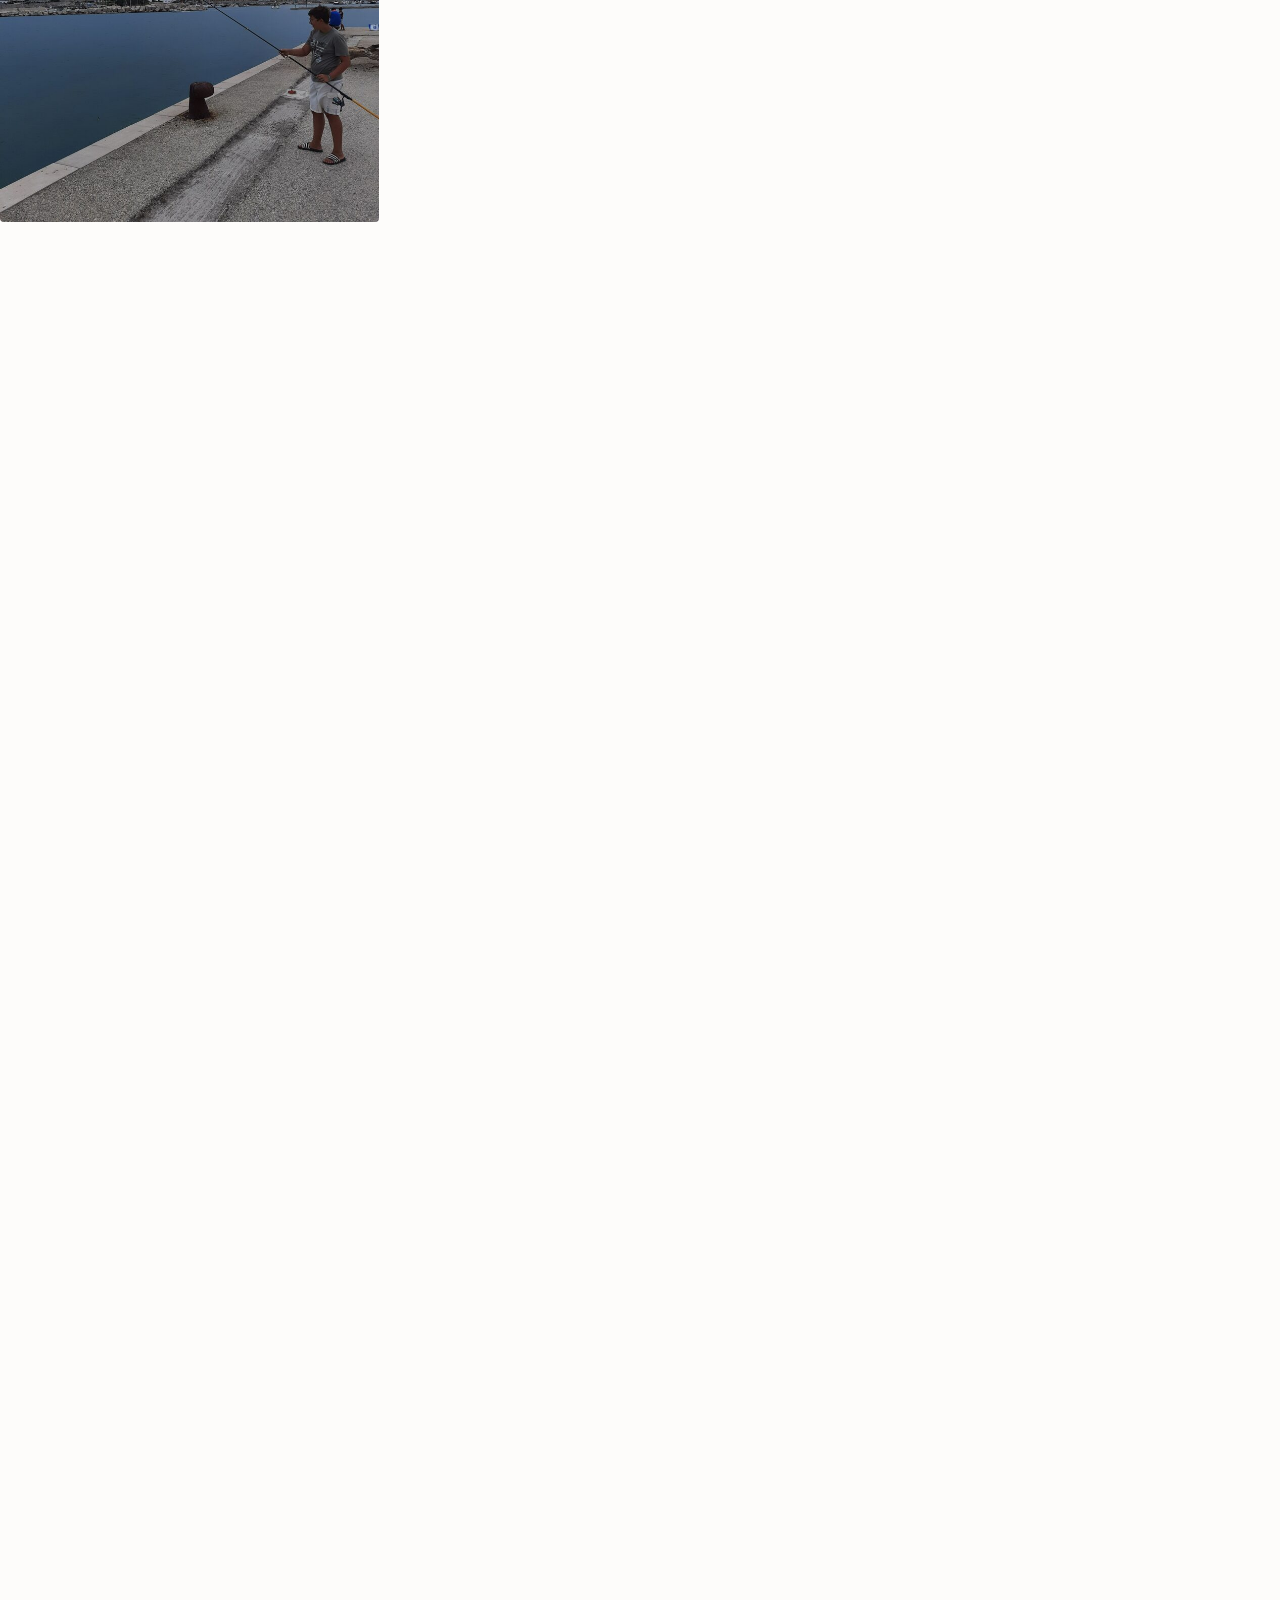
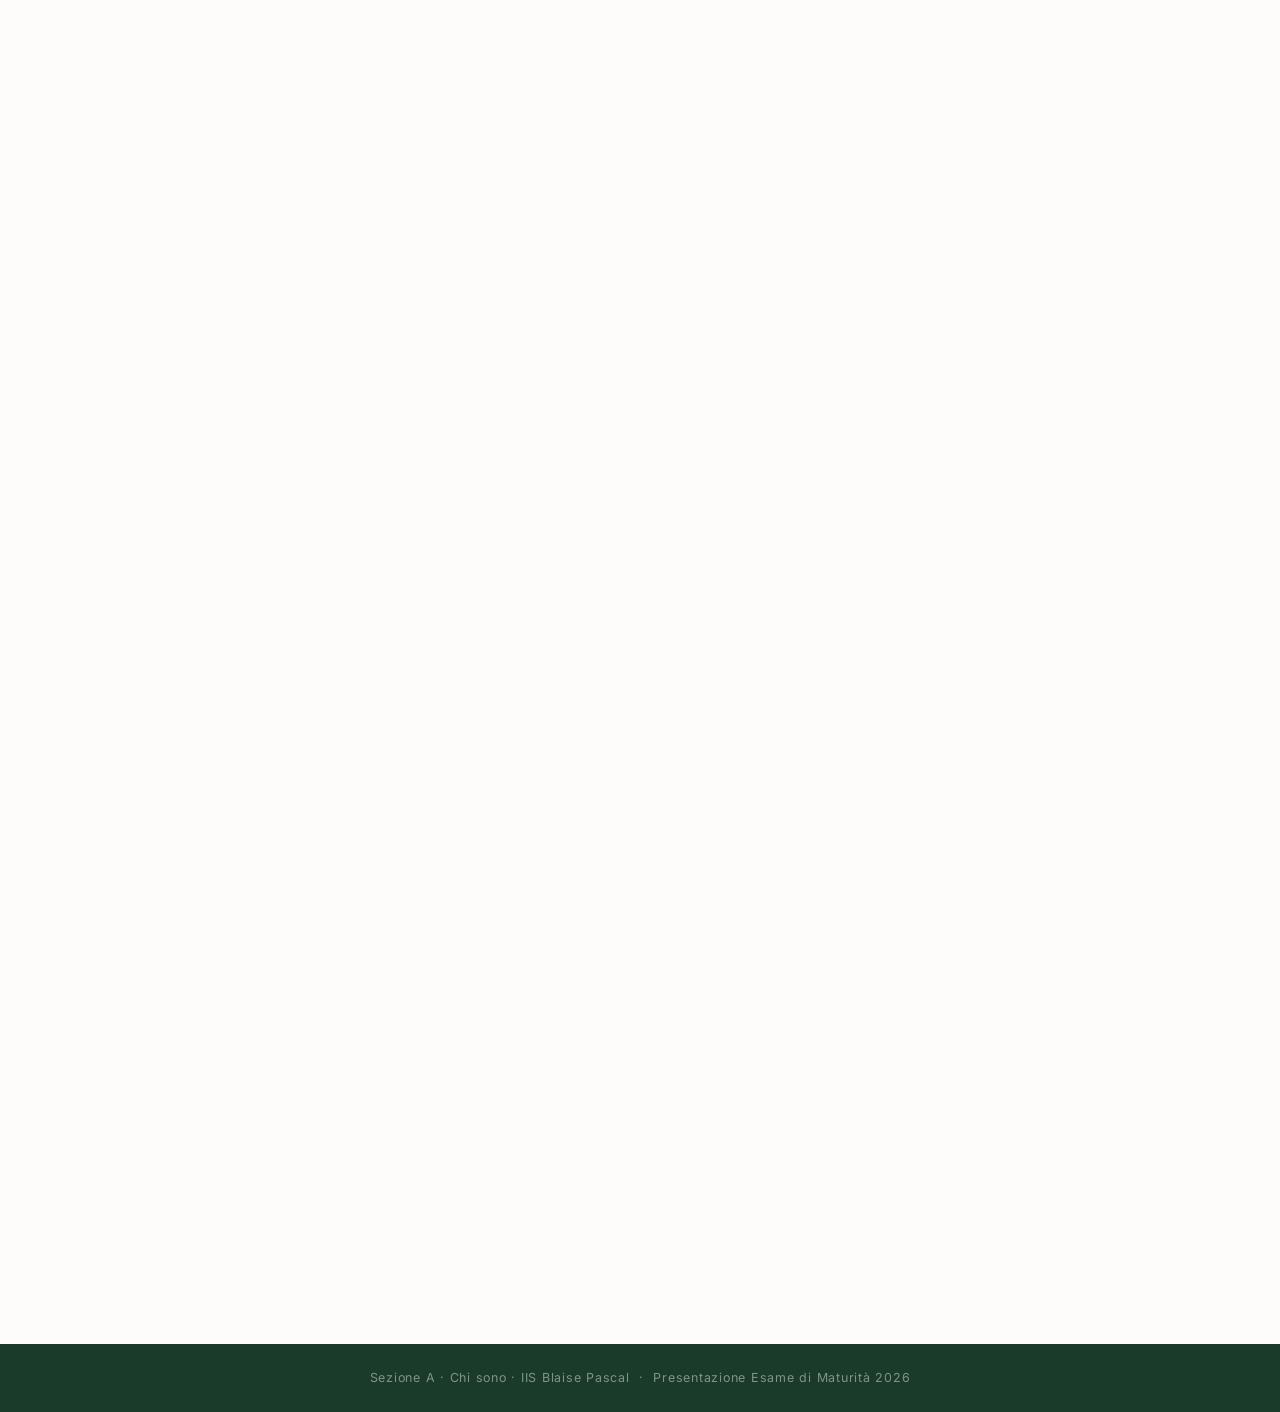
==== commit 97e95df0: "Delete personal growth section Removed personal growth section from index.html" ====
--- a/index.html
+++ b/index.html
@@ -118,54 +118,6 @@
     }
     window.addEventListener('resize', buildMosaic);
   </script>
-<section>
-    <p class="section-label">Crescita personale</p>
-    <h2>Come sono cambiato</h2>
-    <div class="skills-grid">
-      <div class="skill-item">
-        <div class="skill-icon">🗣️</div>
-        <div>
-          <div class="skill-name">Espressione senza giudizio</div>
-          <div class="skill-desc">Imparare a parlare nonostante la timidezza — ancora in corso, ma già cambiata la mia quotidianità.</div>
-        </div>
-      </div>
-      <div class="skill-item">
-        <div class="skill-icon">🤝</div>
-        <div>
-          <div class="skill-name">Relazioni autentiche</div>
-          <div class="skill-desc">Costruire amicizie vere, fidarmi degli altri, imparare a farmi conoscere prima di essere giudicato.</div>
-        </div>
-      </div>
-      <div class="skill-item">
-        <div class="skill-icon">📖</div>
-        <div>
-          <div class="skill-name">Apertura culturale</div>
-          <div class="skill-desc">Gli autori di italiano e filosofia mi hanno aiutato a vedere sfaccettature della vita che da solo non avrei cercato.</div>
-        </div>
-      </div>
-      <div class="skill-item">
-        <div class="skill-icon">🧠</div>
-        <div>
-          <div class="skill-name">Pensiero critico</div>
-          <div class="skill-desc">Ragionare su problemi complessi — in informatica come nella vita — senza fermarmi alla risposta più immediata.</div>
-        </div>
-      </div>
-      <div class="skill-item">
-        <div class="skill-icon">🔍</div>
-        <div>
-          <div class="skill-name">Curiosità applicata</div>
-          <div class="skill-desc">Andare oltre il programma, accettare le sfide proposte dai professori, cercare sempre il passo in più.</div>
-        </div>
-      </div>
-      <div class="skill-item">
-        <div class="skill-icon">⏱️</div>
-        <div>
-          <div class="skill-name">Autonomia e metodo</div>
-          <div class="skill-desc">Organizzare il lavoro in modo sempre più indipendente, trovare la mia modalità di studio efficace.</div>
-        </div>
-      </div>
-    </div>
-  </section>
 
 </div>
 
